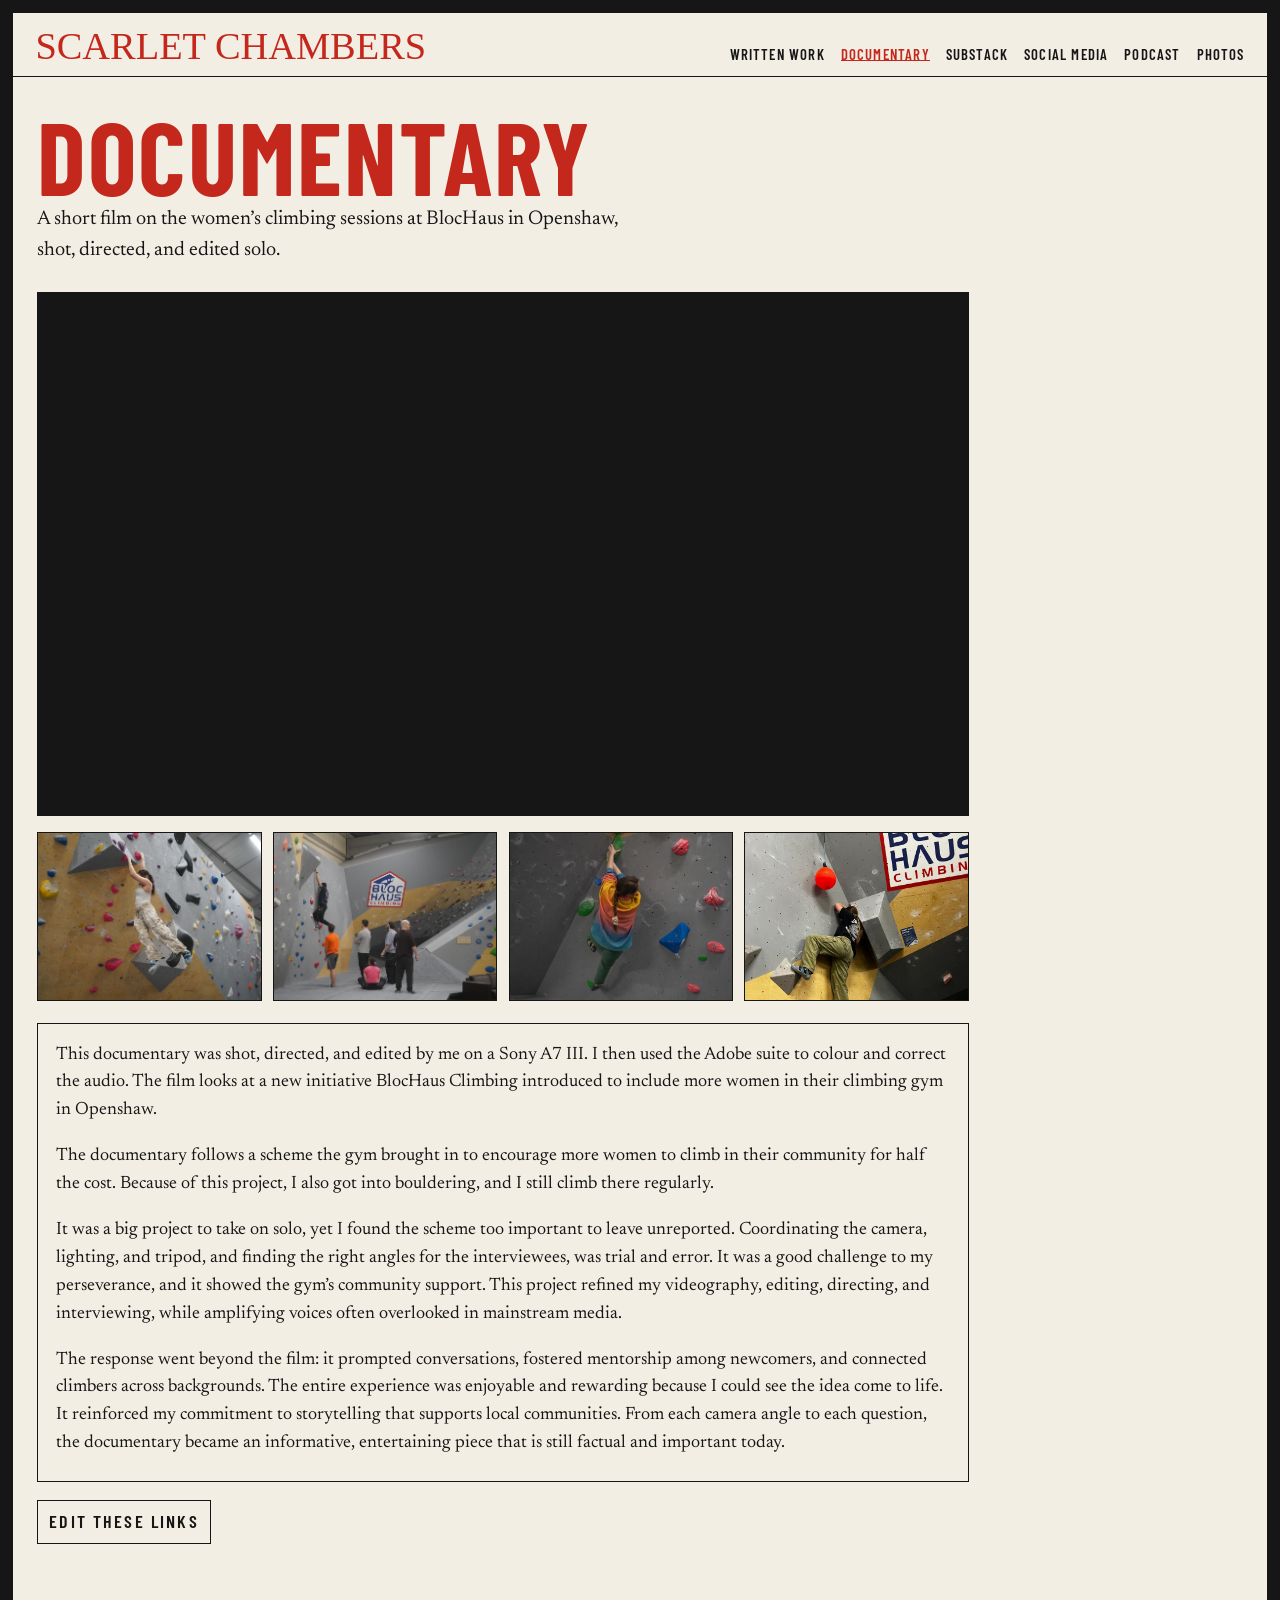
==== documentary.html @ b53b685a "Publish the portfolio so it can be viewed online. Co-authored-by: Cursor <cursoragent@cursor.com>" ====
<!DOCTYPE html>
<html lang="en">
<head>
  <meta charset="utf-8">
  <meta name="viewport" content="width=device-width, initial-scale=1">
  <title>Documentary — Scarlet Chambers</title>
  <link rel="preconnect" href="https://fonts.googleapis.com">
  <link rel="preconnect" href="https://fonts.gstatic.com" crossorigin>
  <link href="https://fonts.googleapis.com/css2?family=Barlow+Condensed:wght@600;700&family=Newsreader:opsz,wght@6..72,400;6..72,560&display=swap" rel="stylesheet">
  <link rel="stylesheet" href="css/styles.css">
</head>
<body>
  <div class="frame">
    <header class="site-header">
      <a class="brand" href="index.html">Scarlet Chambers</a>
      <nav class="nav" aria-label="Work">
        <a href="written-work.html">Written Work</a>
        <a href="documentary.html" aria-current="page">Documentary</a>
        <a href="substack.html">Substack</a>
        <a href="social-media.html">Social Media</a>
        <a href="podcast.html">Podcast</a>
        <a href="photos.html">Photos</a>
      </nav>
    </header>

    <main class="page">
      <h1>Documentary</h1>
      <p class="standfirst">A short film on the women’s climbing sessions at BlocHaus in Openshaw, shot, directed, and edited solo.</p>

      <div class="film-slot" id="film" data-title="BlocHaus documentary">
        <p class="slot-label">Film</p>
      </div>

      <ul class="stills">
        <li class="still" data-image="assets/still-1.jpg"><span class="slot-label">Still 01</span></li>
        <li class="still" data-image="assets/still-2.jpg"><span class="slot-label">Still 02</span></li>
        <li class="still" data-image="assets/still-3.jpg"><span class="slot-label">Still 03</span></li>
        <li class="still" data-image="assets/still-4.jpg"><span class="slot-label">Still 04</span></li>
      </ul>

      <div class="note">
        <p>This documentary was shot, directed, and edited by me on a Sony A7 III. I then used the Adobe suite to colour and correct the audio. The film looks at a new initiative BlocHaus Climbing introduced to include more women in their climbing gym in Openshaw.</p>
        <p>The documentary follows a scheme the gym brought in to encourage more women to climb in their community for half the cost. Because of this project, I also got into bouldering, and I still climb there regularly.</p>
        <p>It was a big project to take on solo, yet I found the scheme too important to leave unreported. Coordinating the camera, lighting, and tripod, and finding the right angles for the interviewees, was trial and error. It was a good challenge to my perseverance, and it showed the gym’s community support. This project refined my videography, editing, directing, and interviewing, while amplifying voices often overlooked in mainstream media.</p>
        <p>The response went beyond the film: it prompted conversations, fostered mentorship among newcomers, and connected climbers across backgrounds. The entire experience was enjoyable and rewarding because I could see the idea come to life. It reinforced my commitment to storytelling that supports local communities. From each camera angle to each question, the documentary became an informative, entertaining piece that is still factual and important today.</p>
      </div>
      <p><a class="more-link" href="edit.html">Edit these links</a></p>
    </main>
  </div>
  <script src="js/content.js"></script>
  <script src="js/main.js"></script>
</body>
</html>
---- css/styles.css ----
@font-face {
  font-family: "Shadow of Xizor";
  src: url("../fonts/shadow-of-xizor.woff") format("woff");
  font-weight: 400;
  font-style: normal;
  font-display: swap;
}

:root {
  --paper: #f3eee4;
  --paper-deep: #efe8dc;
  --ink: #161616;
  --red: #c4271b;
  --muted: #5c564e;
  --frame: 12px;
  --serif: "Newsreader", "Iowan Old Style", "Palatino Linotype", Palatino, serif;
  --condensed: "Barlow Condensed", "Arial Narrow", Impact, sans-serif;
  --display: "Shadow of Xizor", "Times New Roman", serif;
}

*,
*::before,
*::after {
  box-sizing: border-box;
}

html {
  scroll-behavior: smooth;
}

body {
  margin: 0;
  background: var(--ink);
  color: var(--ink);
  font-family: var(--serif);
  font-size: 1.125rem;
  line-height: 1.55;
}

a {
  color: inherit;
}

a:hover {
  color: var(--red);
}

a:focus-visible {
  outline: 2px solid var(--red);
  outline-offset: 3px;
}

img {
  max-width: 100%;
  display: block;
}

.frame {
  min-height: 100vh;
  margin: var(--frame);
  background: var(--paper);
  border: 1px solid var(--ink);
}

.kicker,
.meta,
.nav a,
.slot-label,
.platforms a,
.index-number {
  font-family: var(--condensed);
  font-weight: 600;
  letter-spacing: 0.14em;
  text-transform: uppercase;
}

.site-header {
  display: flex;
  flex-wrap: wrap;
  justify-content: space-between;
  gap: 0.8rem 1.5rem;
  align-items: flex-end;
  padding: 1.1rem 1.4rem 0.9rem;
  border-bottom: 1px solid var(--ink);
}

.brand {
  font-family: var(--display);
  color: var(--red);
  text-decoration: none;
  font-size: clamp(1.7rem, 3vw, 2.6rem);
  line-height: 0.8;
  text-transform: uppercase;
}

.brand:hover {
  color: var(--red);
}

.nav {
  display: flex;
  flex-wrap: wrap;
  justify-content: flex-end;
  gap: 0.35rem 1rem;
}

.nav a {
  text-decoration: none;
  font-size: 0.92rem;
  letter-spacing: 0.08em;
  line-height: 1;
}

.nav a[aria-current="page"] {
  color: var(--red);
  box-shadow: inset 0 -1px 0 var(--red);
}

.page {
  padding: 2.2rem 1.5rem 4rem;
  max-width: 980px;
}

.page h1 {
  margin: 0 0 0.4rem;
  font-family: var(--condensed);
  font-weight: 700;
  font-size: clamp(3.4rem, 8vw, 6.4rem);
  letter-spacing: 0.02em;
  text-transform: uppercase;
  line-height: 0.84;
  color: var(--red);
}

.standfirst {
  max-width: 38rem;
  margin: 0 0 1.6rem;
  font-size: 1.25rem;
}

.rule {
  border: 0;
  border-top: 1px solid var(--ink);
  margin: 0 0 1.4rem;
}

.platform-belt {
  overflow: hidden;
  margin: 0 0 2rem;
}

.platform-track {
  display: flex;
  width: max-content;
  animation: belt 28s linear infinite;
}

.platform-belt:hover .platform-track,
.platform-belt:focus-within .platform-track {
  animation-play-state: paused;
}

.platforms {
  display: flex;
  flex-wrap: nowrap;
  margin: 0;
  padding: 0;
  list-style: none;
}

.platforms li {
  padding-right: 2.8rem;
}

.platforms a {
  text-decoration: none;
  font-size: 1.05rem;
  white-space: nowrap;
}

@keyframes belt {
  from { transform: translateX(0); }
  to { transform: translateX(-50%); }
}

@media (prefers-reduced-motion: reduce) {
  .platform-track {
    animation: none;
    flex-wrap: wrap;
    width: auto;
  }

  .platforms[aria-hidden="true"] {
    display: none;
  }
}

.piece {
  padding: 1.15rem 0 1.25rem;
  border-top: 1px solid var(--ink);
}

.piece:last-child {
  border-bottom: 1px solid var(--ink);
}

.meta {
  display: flex;
  flex-wrap: wrap;
  gap: 0.4rem 1rem;
  margin: 0 0 0.35rem;
  color: var(--muted);
  font-size: 0.95rem;
}

.meta a {
  color: var(--ink);
  text-decoration: none;
}

.piece h2 {
  margin: 0 0 0.4rem;
  font-family: var(--serif);
  font-weight: 560;
  font-size: clamp(1.45rem, 2.4vw, 1.9rem);
  line-height: 1.15;
  letter-spacing: -0.02em;
}

.piece h2 a {
  text-decoration: none;
}

.piece p {
  margin: 0;
  max-width: 42rem;
}

.piece--photo {
  display: grid;
  grid-template-columns: 132px 1fr;
  gap: 1rem;
  align-items: start;
}

.piece-photo {
  display: block;
  width: 100%;
  aspect-ratio: 4 / 3;
  object-fit: cover;
  border: 1px solid var(--ink);
  border-radius: 14px;
}

.film-slot,
.episode,
.still,
.social-visual,
.substack-panel {
  border: 1px solid var(--ink);
  background: var(--paper-deep) center / cover no-repeat;
}

.film-slot {
  aspect-ratio: 16 / 9;
  display: grid;
  place-items: center;
  margin: 0 0 1rem;
}

.film-slot.has-embed,
.episode.has-embed {
  display: block;
  padding: 0;
  background: var(--ink);
}

.episode.has-embed {
  aspect-ratio: auto;
  height: 380px;
  min-height: 380px;
}

.film-slot iframe,
.episode iframe {
  width: 100%;
  height: 100%;
  border: 0;
  display: block;
}

.episode {
  aspect-ratio: 16 / 7;
  min-height: 140px;
  display: grid;
  align-content: end;
  padding: 1rem;
}

.slot-label {
  margin: 0;
  font-size: 0.95rem;
  color: var(--muted);
}

.stills {
  display: grid;
  grid-template-columns: repeat(4, 1fr);
  gap: 0.7rem;
  margin: 0 0 1.4rem;
  padding: 0;
  list-style: none;
}

.still {
  aspect-ratio: 4 / 3;
  display: grid;
  align-content: end;
  padding: 0.55rem;
}

.still.has-image .slot-label {
  display: none;
}

.note {
  border: 1px solid var(--ink);
  padding: 1.1rem 1.15rem 0.3rem;
}

.note p {
  margin-top: 0;
}

.split {
  display: grid;
  grid-template-columns: minmax(180px, 0.8fr) 1.2fr;
  gap: 1.4rem;
  align-items: start;
}

.social-pair {
  display: grid;
  grid-template-columns: 1fr 1fr;
  gap: 0.7rem;
  align-items: start;
}

.social-visual {
  display: block;
  overflow: hidden;
  border-radius: 14px;
}

.social-visual img,
.social-clip {
  display: block;
  width: 100%;
  height: auto;
  border-radius: 14px;
}

.social-clip {
  border: 1px solid var(--ink);
  background: var(--ink);
}

.substack-panel {
  padding: 1.3rem 1.2rem;
  max-width: 40rem;
}

.substack-panel p {
  margin-top: 0;
}

.action {
  display: inline-block;
  margin-top: 0.4rem;
  padding: 0.45rem 0.7rem;
  border: 1px solid var(--ink);
  font-family: var(--condensed);
  font-weight: 600;
  letter-spacing: 0.12em;
  text-transform: uppercase;
  text-decoration: none;
}

.action.is-empty {
  color: var(--muted);
  cursor: default;
}

.action.is-empty:hover {
  color: var(--muted);
}

.episodes {
  display: grid;
  gap: 0.8rem;
  margin-top: 1rem;
}

.hero {
  position: relative;
  padding: 1.2rem 1rem 0.4rem;
  text-align: center;
}

.hero .kicker {
  position: relative;
  z-index: 3;
  margin: 0.4rem 0 0.15rem;
  font-size: 1rem;
}

.nameplate {
  position: relative;
  margin: 0 auto;
  max-width: 1200px;
}

.nameplate h1 {
  margin: 0;
  padding-top: 0.18em;
  color: var(--red);
  font-family: var(--display);
  font-weight: 400;
  font-size: clamp(4.4rem, 15vw, 12.5rem);
  line-height: 0.78;
  text-transform: uppercase;
}

.nameplate h1 span {
  display: block;
}

.nameplate h1 span.surname {
  position: relative;
  display: inline-block;
}

.hand {
  position: absolute;
  right: -0.38em;
  top: 0.24em;
  width: 0.72em;
  height: auto;
  z-index: 2;
  pointer-events: none;
}

.bio {
  max-width: 40rem;
  margin: 5rem auto 0;
  font-size: 1.15rem;
}

.work-index {
  display: grid;
  grid-template-columns: repeat(6, 1fr);
  gap: 0.7rem;
  max-width: 1080px;
  margin: 0 auto;
  padding: 1.1rem 1rem 1.2rem;
}

.work-card {
  position: relative;
  display: flex;
  flex-direction: column;
  justify-content: flex-end;
  min-height: 210px;
  padding: 0.7rem;
  border: 1px solid var(--ink);
  border-radius: 14px;
  background: var(--paper-deep) center / cover no-repeat;
  text-decoration: none;
  overflow: hidden;
}

.work-card.has-image::after {
  content: "";
  position: absolute;
  inset: 0;
  background: linear-gradient(to top, rgba(243, 238, 228, 0.92) 0%, rgba(243, 238, 228, 0.25) 34%, rgba(243, 238, 228, 0) 58%);
}

.work-card--podcast.has-image {
  background-size: 148%;
  background-position: center 42%;
}

.work-card--substack.has-image {
  background-size: 128%;
  background-position: center 28%;
}

.work-card--substack.has-image::before {
  content: "";
  position: absolute;
  inset: 0;
  background: rgba(16, 12, 8, 0.34);
  z-index: 0;
}

.card-video {
  position: absolute;
  inset: 0;
  width: 100%;
  height: 100%;
  object-fit: cover;
  opacity: 0;
  transition: opacity 0.45s ease;
  z-index: 0;
  pointer-events: none;
}

.work-card:hover .card-video,
.work-card:focus-visible .card-video {
  opacity: 1;
}

.shutter {
  position: absolute;
  inset: 0;
  z-index: 3;
  pointer-events: none;
}

.shutter span {
  position: absolute;
  left: 0;
  width: 100%;
  height: 50%;
  background: #111;
  transform: scaleY(0);
  transition: transform 55ms linear;
}

.shutter span:first-child {
  top: 0;
  transform-origin: top;
}

.shutter span:last-child {
  bottom: 0;
  transform-origin: bottom;
}

.work-card.is-shut .shutter span {
  transform: scaleY(1);
}

.index-number,
.work-title {
  position: relative;
  z-index: 1;
}

.index-number {
  position: absolute;
  top: 0.65rem;
  left: 0.7rem;
  margin: 0;
  font-size: 0.95rem;
}

.work-title {
  margin: 0;
  color: var(--red);
  font-family: var(--display);
  font-weight: 400;
  font-size: clamp(1.35rem, 1.7vw, 1.9rem);
  line-height: 0.82;
  text-transform: uppercase;
}

.work-card:hover .work-title,
.work-card:focus-visible .work-title {
  color: var(--ink);
}

@media (max-width: 1080px) {
  .work-index {
    grid-template-columns: repeat(2, 1fr);
  }

  .stills {
    grid-template-columns: repeat(2, 1fr);
  }

  .split {
    grid-template-columns: 1fr;
  }

  .site-header {
    flex-direction: column;
    align-items: flex-start;
  }

  .nav {
    justify-content: flex-start;
  }
}

@media (max-width: 560px) {
  .frame {
    margin: 0;
    border: 0;
    min-height: 100vh;
  }

  .work-index,
  .stills {
    grid-template-columns: 1fr;
  }

  .work-card,
  .work-card:last-child {
    grid-column: auto;
    min-height: 180px;
  }

  .nameplate h1 {
    font-size: clamp(3.3rem, 20vw, 5.5rem);
  }

.page {
  padding: 1.5rem 1rem 3rem;
}
}

.book {
  position: relative;
  max-width: 860px;
  margin: 0 auto 1.2rem;
  perspective: 2200px;
}

.leaf-under {
  display: block;
  width: 100%;
  height: auto;
  background: #fff;
  box-shadow: 8px 10px 0 #e7e0d4, 0 16px 34px rgba(22, 22, 22, 0.16);
}

.leaf {
  position: absolute;
  inset: 0;
  transform-style: preserve-3d;
  transform-origin: left center;
}

.leaf-front,
.leaf-back {
  position: absolute;
  inset: 0;
  width: 100%;
  height: 100%;
  object-fit: fill;
  background: #fff;
  backface-visibility: hidden;
  box-shadow: 0 10px 24px rgba(22, 22, 22, 0.14);
}

.leaf-back {
  transform: rotateY(180deg);
}

.leaf.is-animated {
  transition: transform 0.72s ease;
}

.page-controls {
  display: flex;
  justify-content: space-between;
  align-items: center;
  gap: 1rem;
  max-width: 860px;
  margin: 0 auto 1.4rem;
}

.page-controls button,
.more-link {
  border: 1px solid var(--ink);
  background: transparent;
  color: var(--ink);
  font-family: var(--condensed);
  font-weight: 600;
  letter-spacing: 0.12em;
  text-transform: uppercase;
  text-decoration: none;
  padding: 0.45rem 0.7rem;
  cursor: pointer;
}

.page-controls button:disabled {
  opacity: 0.35;
  cursor: default;
}

.folio {
  margin: 0;
  font-family: var(--condensed);
  letter-spacing: 0.14em;
  text-transform: uppercase;
}

.more-link {
  display: inline-block;
}

.media-link {
  margin: 0.45rem 0 1rem;
}

.media-link a {
  color: var(--ink);
}

.editor h2 {
  margin: 1.6rem 0 0.6rem;
  font-family: var(--condensed);
  font-weight: 700;
  font-size: 1.6rem;
  letter-spacing: 0.06em;
  text-transform: uppercase;
}

.editor label {
  display: block;
  margin: 0 0 0.9rem;
  font-family: var(--condensed);
  font-weight: 600;
  letter-spacing: 0.08em;
  text-transform: uppercase;
}

.editor input {
  display: block;
  width: 100%;
  margin-top: 0.35rem;
  padding: 0.55rem 0.7rem;
  border: 1px solid var(--ink);
  background: transparent;
  color: var(--ink);
  font-family: var(--serif);
  font-size: 1.05rem;
  letter-spacing: 0;
  text-transform: none;
}

.editor-actions {
  display: flex;
  flex-wrap: wrap;
  gap: 0.6rem;
}

.editor-actions button {
  border: 1px solid var(--ink);
  background: transparent;
  color: var(--ink);
  font-family: var(--condensed);
  font-weight: 600;
  letter-spacing: 0.12em;
  text-transform: uppercase;
  padding: 0.45rem 0.7rem;
  cursor: pointer;
}

.live-links {
  margin: 0;
  padding: 0;
  list-style: none;
}

.live-links li {
  margin: 0 0 0.45rem;
}

.live-links a {
  color: var(--ink);
}
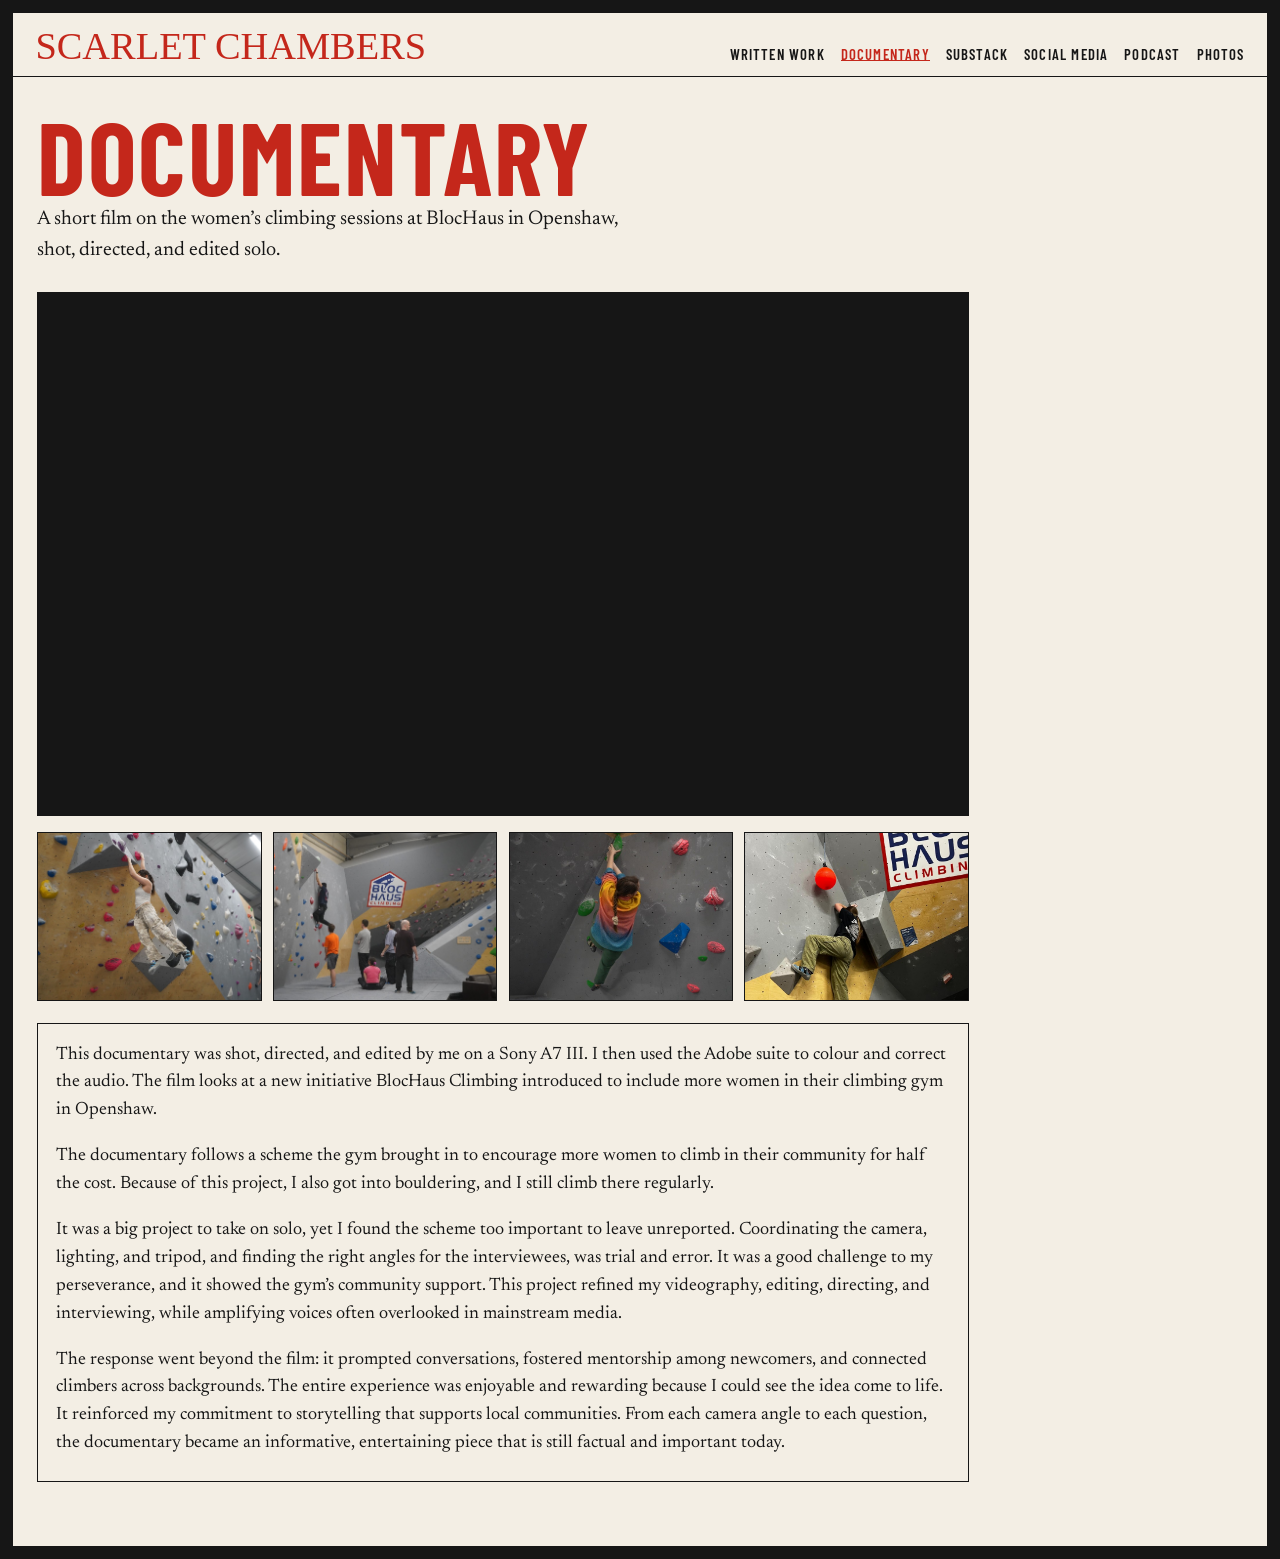
==== commit 3d180290: "Remove the link editor from the public site. Co-authored-by: Cursor <cursoragent@cursor.com>" ====
--- a/documentary.html
+++ b/documentary.html
@@ -44,7 +44,6 @@
         <p>It was a big project to take on solo, yet I found the scheme too important to leave unreported. Coordinating the camera, lighting, and tripod, and finding the right angles for the interviewees, was trial and error. It was a good challenge to my perseverance, and it showed the gym’s community support. This project refined my videography, editing, directing, and interviewing, while amplifying voices often overlooked in mainstream media.</p>
         <p>The response went beyond the film: it prompted conversations, fostered mentorship among newcomers, and connected climbers across backgrounds. The entire experience was enjoyable and rewarding because I could see the idea come to life. It reinforced my commitment to storytelling that supports local communities. From each camera angle to each question, the documentary became an informative, entertaining piece that is still factual and important today.</p>
       </div>
-      <p><a class="more-link" href="edit.html">Edit these links</a></p>
     </main>
   </div>
   <script src="js/content.js"></script>
